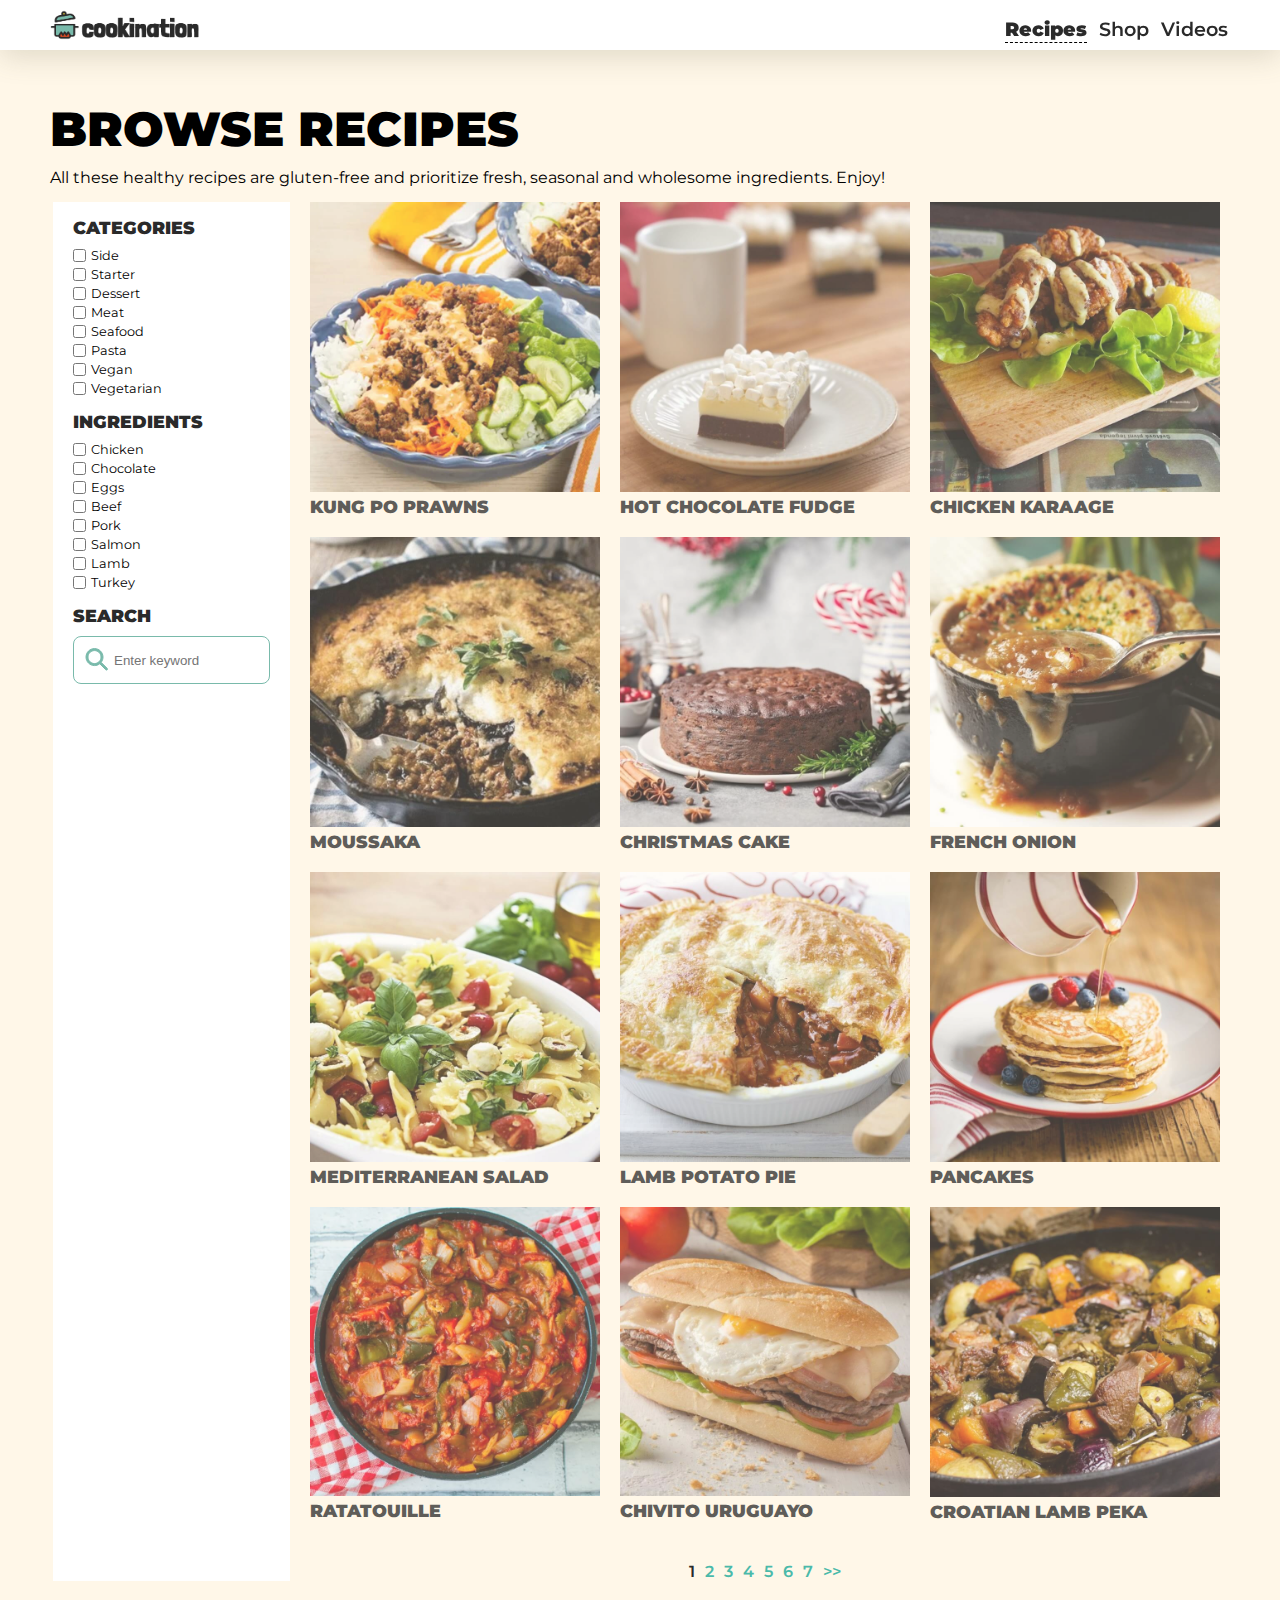
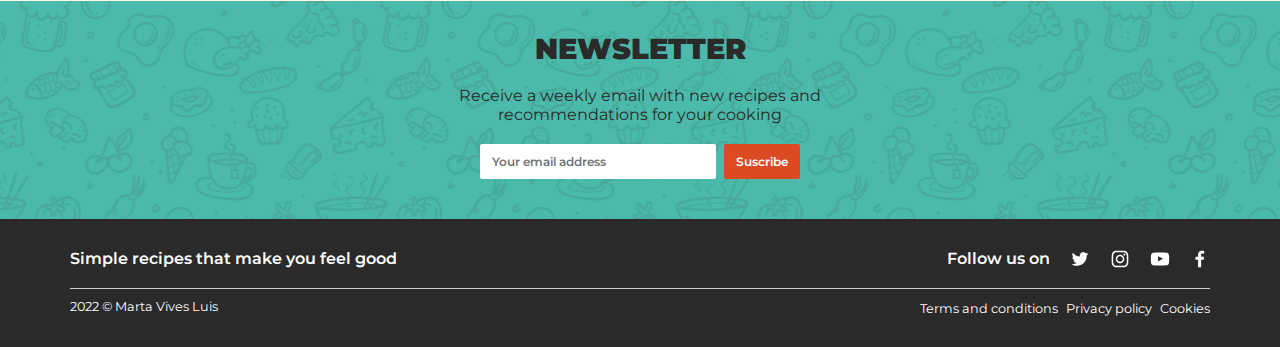
==== recipes.html @ 06e0c0ee "first version" ====
<!DOCTYPE html>
<html lang="en-US">

<head>
    <meta charset='utf-8'>
    <title>Recipes Page</title>
    <meta name='viewport' content='width=device-width, initial-scale=1'>
    <link rel='stylesheet' type='text/css' media='screen' href='styles.css'>
    <link rel="preconnect" href="https://fonts.googleapis.com">
    <link rel="preconnect" href="https://fonts.gstatic.com" crossorigin>
</head>

<body id="receipes">
    <header class="header-principal">
        <div class="container">
            <a href="index.html">
                <img src="img/logos/logo.png" class="header-logo" alt="Logo cooking">
            </a>
            <nav>
                <ul>
                    <li class="selected"><a href="recipes.html">Recipes</a></li>
                    <li><a href="shop.html">Shop</a></li>
                    <li><a href="videos.html">Videos</a></li>
                </ul>
            </nav>
        </div>
    </header>
    <section class="introduction-section">
        <header class="section-header">
            <h1>
                Browse recipes
            </h1>
            <p>
                All these healthy recipes are gluten-free and prioritize fresh, seasonal and wholesome ingredients.
                Enjoy!
            </p>
        </header>
    </section>
    <section class="main-content-container">
        <section class="filters">
            <div class="filter-option1">
                <h3>
                    categories
                </h3>
                <ul class ="filter-option1-list">
                    <li>
                        <input type="checkbox" value="Side" id="side">
                        <label for="side"> Side</label>
                    </li>
                    <li>
                        <input type="checkbox" value="Starter" id="Starter">
                        <label for="Starter"> Starter</label>
                    </li>
                    <li>
                        <input type="checkbox" value="Dessert" id="Dessert">
                        <label for="Dessert"> Dessert</label>
                    </li>
                    <li>
                        <input type="checkbox" value="Meat" id="Meat">
                        <label for="Meat"> Meat</label>
                    </li>
                    <li>
                        <input type="checkbox" value="Seafood" id="Seafood">
                        <label for="Seafood"> Seafood</label>
                    </li>
                    <li>
                        <input type="checkbox" value="Pasta" id="Pasta">
                        <label for="Pasta"> Pasta</label>
                    </li>
                    <li>
                        <input type="checkbox" value="Vegan" id="Vegan">
                        <label for="Vegan"> Vegan</label>
                    </li>
                    <li>
                        <input type="checkbox" value="Vegetarian" id="Vegetarian">
                        <label for="Vegetarian"> Vegetarian</label>
                    </li>
                </ul>
            </div>
            <div class="filter-option2">
                <h3>
                    ingredients
                </h3>
                <ul class ="filter-option1-list">
                    <li>
                        <input type="checkbox" value="Chicken" id="Chicken">
                        <label for="Chicken">Chicken</label>
                    </li>
                    <li>
                        <input type="checkbox" value="Chocolate" id="Chocolate">
                        <label for="Chocolate">Chocolate</label>
                    </li>
                    <li>
                        <input type="checkbox" value="Eggs" id="Eggs">
                        <label for="Eggs">Eggs</label>
                    </li>
                    <li>
                        <input type="checkbox" value="Beef" id="Beef">
                        <label for="Beef"> Beef</label>
                    </li>
                    <li>
                        <input type="checkbox" value="Pork" id="Pork">
                        <label for="Pork"> Pork</label>
                    </li>
                    <li>
                        <input type="checkbox" value="Salmon" id="Salmon">
                        <label for="Salmon"> Salmon</label>
                    </li>
                    <li>
                        <input type="checkbox" value="Lamb" id="Lamb">
                        <label for="Lamb">Lamb</label>
                    </li>
                    <li>
                        <input type="checkbox" value="Turkey" id="Turkey">
                        <label for="Turkey"> Turkey</label>
                    </li>
                </ul>
            </div>
            <div class="search-filter">
                <h3>
                    Search
                </h3>
                <div class="input-container">
                    <input type="search" name="search" id="search" placeholder="Enter keyword">
                    <svg class="input-icon-search" width="23" height="23" viewBox="0 0 23 23" fill="none"
                        xmlns="http://www.w3.org/2000/svg">
                        <path
                            d="M16.4288 13.9992L16.1834 14.3437L16.4825 14.6428L22.2071 20.3674C22.5976 20.7579 22.5976 21.3911 22.2071 21.7816C21.8166 22.172 21.1834 22.172 20.7929 21.7816L15.0683 16.057L14.7692 15.7579L14.4247 16.0032C13.0354 16.9927 11.3364 17.5745 9.5 17.5745C4.80558 17.5745 1 13.7689 1 9.07446C1 4.38004 4.80558 0.574463 9.5 0.574463C14.1944 0.574463 18 4.38004 18 9.07446C18 10.9108 17.4182 12.6099 16.4288 13.9992ZM9.5 2.57446C5.91015 2.57446 3 5.48461 3 9.07446C3 12.6643 5.91014 15.5745 9.5 15.5745C13.0898 15.5745 16 12.6643 16 9.07446C16 5.48461 13.0898 2.57446 9.5 2.57446Z"
                            fill="#79BAAB" stroke="#79BAAB" />
                    </svg>
                </div>
            </div>
        </section>
        <section class="articles-grid">
            <div class="container-articles-grid-photos">
                <article class="container-articles-grid-link">
                    <a href="" title="Kung Po Prawns recipe">
                        <img src="img/meals/beef-bahn.jpg" alt="Kung Po Prawns">
                        <h3>
                            Kung Po Prawns
                        </h3>
                    </a>
                </article>
                <article class="container-articles-grid-link">
                    <a href="" title="Hot Chocolate Fudge recipe">
                        <img src="img/meals/chocolate-fudge.jpg" alt="Hot Chocolate Fudge">
                        <h3>
                            Hot Chocolate Fudge
                        </h3>
                    </a>
                </article>
                <article class="container-articles-grid-link">
                    <a href="" title="Chicken Karaage recipe">
                        <img src="img/meals/chicken-karaage.jpg" alt="Chicken Karaage">
                        <h3>
                            Chicken Karaage
                        </h3>
                    </a>
                </article>
                <article class="container-articles-grid-link">
                    <a href="" title="Moussaka recipe">
                        <img src="img/meals/moussaka.jpg" alt="Moussaka">
                        <h3>
                            Moussaka
                        </h3>
                    </a>
                </article>
                <article class="container-articles-grid-link">
                    <a href="" title="Christmas cake recipe">
                        <img src="img/meals/christmas-cake.jpg" alt="Christmas cake">
                        <h3>
                            Christmas cake
                        </h3>
                    </a>
                </article>
                <article class="container-articles-grid-link">
                    <a href="" title="French onion recipe">
                        <img src="img/meals/french-onion.jpg" alt="French onion">
                        <h3>
                            French onion
                        </h3>
                    </a>
                </article>
                <article class="container-articles-grid-link">
                    <a href="" title="Mediterranean Salad recipe">
                        <img src="img/meals/mediterranean-pasta.jpg" alt="Mediterranean Salad">
                        <h3>
                            Mediterranean Salad
                        </h3>
                    </a>
                </article>
                <article class="container-articles-grid-link">
                    <a href="" title="Lamb Potato Pie recipe">
                        <img src="img/meals/lamb-potato-pie.jpg" alt="Lamb Potato Pie">
                        <h3>
                            Lamb Potato Pie
                        </h3>
                    </a>
                </article>
                <article class="container-articles-grid-link">
                    <a href="" title="Pancakes recipe">
                        <img src="img/meals/pancakes.jpg" alt="Pancakes">
                        <h3>
                            Pancakes
                        </h3>
                    </a>
                </article>
                <article class="container-articles-grid-link">
                    <a href="" title="Ratatouille recipe">
                        <img src="img/meals/ratatouille.jpg" alt="Ratatouille">
                        <h3>
                            Ratatouille
                        </h3>
                    </a>
                </article>
                <article class="container-articles-grid-link">
                    <a href="" title="Chivito Uruguayo recipe">
                        <img src="img/meals/chivito.jpg" alt="Chivito Uruguayo">
                        <h3>
                            Chivito Uruguayo
                        </h3>
                    </a>
                </article>
                <article class="container-articles-grid-link">
                    <a href="" title="Croatian Lamb Peka recipe">
                        <img src="img/meals/lamb-peka.jpg" alt="Croatian Lamb Pika">
                        <h3>
                            Croatian Lamb Peka
                        </h3>
                    </a>
                </article>
            </div>
            <nav class="pagination-nav">
                <ul>              
                <li><a class="pagination-nav-link-selected" href="">1</a></li>
                <li><a class="pagination-nav-link" href="">2</a></li>
                <li><a class="pagination-nav-link" href="">3</a></li>
                <li><a class="pagination-nav-link" href="">4</a></li>
                <li><a class="pagination-nav-link" href="">5</a></li>
                <li><a class="pagination-nav-link" href="">6</a></li>
                <li><a class="pagination-nav-link" href="">7</a></li>
                <li><a class="pagination-nav-link" href="">>></a></li>
            </ul>
            </nav>
        </section>
    </section>
    <footer>
        <div class="social-container">
            <div class="text-container">
                <h5>
                    NEWSLETTER
                </h5>
                <p>
                    Receive a weekly email with new recipes and recommendations for your cooking
                </p>
                <div class="newsletter">
                    <input type="email" placeholder="Your email address" name="email" id="email">
                    <button type="submit">Suscribe</button>
                </div>
            </div>
        </div>
        <div class="social-media">
            <div class="separator-contents">
                <div class="social-media-links">
                    <p class="bold-paragraph">
                        Simple recipes that make you feel good
                    </p>
                    <div class="social-media-links-icons">
                        <p>
                            Follow us on
                        </p>
                        <ul class="list-images">
                            <li class="twitter"><a href="#"></a></li>
                            <li class="instagram"><a href=""></a></li>
                            <li class="youtube"><a href=""></a></li>
                            <li class="facebook"><a href=""></a></li>
                        </ul>
                    </div>
                </div>
                <hr>
                <div class="social-media-resources">
                    <p class="student-data">2022 &copy; Marta Vives Luis</p>
                    <ul class="web-links-interest">
                        <li><a href="">Terms and conditions</a></li>
                        <li><a href="">Privacy policy</a></li>
                        <li><a href="">Cookies</a></li>
                    </ul>
                </div>
            </div>
        </div>
    
    </footer>
</body>

</html>
---- styles.css ----
/*Fonts*/
@font-face {
  font-family: "Montserrat-400";
  font-style: normal;
  font-weight: 400;
  font-display: swap;
  src: url(./fonts/400.woff2) format("woff2");
  unicode-range: U+0000-00FF, U+0131, U+0152-0153, U+02BB-02BC, U+02C6, U+02DA,
    U+02DC, U+2000-206F, U+2074, U+20AC, U+2122, U+2191, U+2193, U+2212, U+2215,
    U+FEFF, U+FFFD;
}
@font-face {
  font-family: "Montserrat-600";
  font-style: normal;
  font-weight: 600;
  font-display: swap;
  src: url(./fonts/600.woff2) format("woff2");
  unicode-range: U+0000-00FF, U+0131, U+0152-0153, U+02BB-02BC, U+02C6, U+02DA,
    U+02DC, U+2000-206F, U+2074, U+20AC, U+2122, U+2191, U+2193, U+2212, U+2215,
    U+FEFF, U+FFFD;
}
@font-face {
  font-family: "Montserrat-900";
  font-style: normal;
  font-weight: 900;
  font-display: swap;
  src: url(./fonts/900.woff2) format("woff2");
  unicode-range: U+0000-00FF, U+0131, U+0152-0153, U+02BB-02BC, U+02C6, U+02DA,
    U+02DC, U+2000-206F, U+2074, U+20AC, U+2122, U+2191, U+2193, U+2212, U+2215,
    U+FEFF, U+FFFD;
}
/*Main Styles*/
:root {
  --text-color: #2a2a2a;
  --dark-background: #2a2a2a;
  --text-color-dark-background: #ffffff;
  --header-background-color: #ffffff;
  --principal-color: #79baab;
  --news-letter-background: #4bbaaa;
  /*--principal-color: #309aa3;*/
  --principal-color-light: #c5e1db;
  --contrast-color: #dc4a23;
  --contrast-color-light: #eb9781;
  --body-background-color: #fff7e8;
  --principal-color-opacity: rgba(0, 143, 155, 0.4);
}
/*Restart the styles*/
* {
  margin: 0;
  padding: 0;
  list-style: none;
  box-sizing: border-box;
  text-decoration: none;
}
/*******************/
/****GENERAL ONES****/
html {
  height: 100%;
}
body {
  height: 100%;
  background-color: var(--body-background-color);
}
h1 {
  font-size: 3rem;
  text-align: center;
  text-transform: uppercase;
  font-family: Montserrat-900;
}
h2 {
  width: 100%;
  text-align: center;
  position: relative;
  font-size: 1.6rem;
  text-transform: uppercase;
  font-family: Montserrat-900;
}
h2::before {
  border-top: 2px solid var(--text-color);
  content: "";
  position: absolute;
  top: 50%;
  left: 20px;
  right: 20px;
  bottom: 0;
}
h2 span {
  padding: 0 5px;
  position: relative;
  width: 80%;
  margin: 20px auto;
}
h3 {
  font-size: 1.1em;
  font-family: Montserrat-900;
  text-transform: uppercase;
  color: var(--text-color);
}
h4 {
  font-size: 0.8em;
  font-family: Montserrat-400;
  text-transform: uppercase;
  color: var(--text-color);
}
h5 {
  color: var(--text-color);
  font-family: Montserrat-900;
  font-size: 1.8em;
}
h6 {
  font-size: 1.1em;
  font-family: Montserrat-900;
  text-transform: uppercase;
  color: var(--text-color);
}
p {
  font-family: Montserrat-400;
  font-size: 1em;
}
/********************************************************************/
/*******************************Header*******************************/
.header-principal {
  background-color: var(--header-background-color);
  top: 0;
  padding-top: 10px;
  padding-bottom: 10px;
  min-width: 220px;
  position: fixed;
  z-index: 100;
  width: 100%;
  height:80px;
}
.header-principal .container {
  display: flex;
  flex-direction: column;
  align-items: center;
}
.header-logo {
  width: 150px;
  height: auto;
}
.header-principal .container nav ul {
  display: flex;
  margin-top: 4px;
}
.header-principal .container nav ul li {
  margin-right: 12px;
}
.header-principal .container nav ul li a {
  color: var(--text-color);
  font-family: Montserrat-600;
  font-size: 1.2rem;
}
.header-principal .container nav ul li a:hover {
  color: var(--principal-color);
  border-bottom-color: var(--principal-color);
}
.header-principal .container nav ul li.selected a {
  border-bottom: 1.4px dashed black;
  padding-bottom: 1px;
  font-family: Montserrat-900;
}
.header-principal .container nav ul li.selected a:hover {
  border-bottom-color: var(--principal-color);
}
/********************************************************************/
/*********************STYLES***********************/
.search {
  min-width: 220px;
  margin-top: 80px;
}
.search .search-container {
  background-image: url("img/knife-bg.jpg");
  background-size: cover;
  background-position: center;
  background-repeat: no-repeat;
  height: 300px;
  display: flex;
  flex-direction: column;
  align-items: center;
  justify-content: center;
  box-shadow: rgb(0 0 0 / 30%) 0px 8px 8px 0px inset;
}
.search .search-container h1 {
  text-align: center;
  text-transform: none;
  margin-bottom: 14px;
  width: 75%;
}
.input-container {
  width: 75%;
  position: relative;
  z-index: 10;
}
.input-container input {
  height: 48px;
  width: 100%;
  border-radius: 8px;
  padding-left: 40px;
  border: 1px solid var(--principal-color);
}
.input-container .input-icon-search {
  position: absolute;
  left: 12px;
  top: 12px;
}
.main-content-container .filters {
  display: none; /*no aparezca/ocupe espacio*/
  padding-top: 15px;
}
.main-content-container .filters .search-filter , .main-content-container .filters .filter-option1, .main-content-container .filters .filter-option2{
    margin-left:20px;
    margin-right:20px;
    margin-bottom: 15px;

  }
.main-content-container .filters .search-filter h3, .main-content-container .filters .filter-option1 h3, .main-content-container .filters .search-filter h3, .main-content-container .filters .filter-option2 h3{
    margin-bottom: 10px
  }
.main-content-container .filters .input-container {
    width: 100%;
  }
.main-content-container .filters .filter-option1 .filter-option1-list li, .main-content-container .filters .filter-option2 .filter-option1-list li{
    margin-bottom: 4px;
    display: flex;
    align-items: center;
    gap: 5px;
    font-family: Montserrat-400;
    font-size: 0.8em;
    align-items: center;
}
#index .articles-grid .container-articles-grid-photos{
  margin-bottom:20px;
  margin-top:20px;
}
#index .articles-grid{
  margin-top:20px;
}
.articles-grid .container-articles-grid {
  width: 100%;
}
.articles-grid .container-articles-grid h2 span {
  background-color: var(--body-background-color);
}
.articles-grid .container-articles-grid-photos {
  display: grid;
  grid-template-columns: repeat(auto-fill, minmax(174px, 1fr));
  grid-auto-rows: minmax(100px, auto);
  padding-left: 20px;
  padding-right: 20px;
  padding-bottom: 20px;
  gap: 20px;
}
.articles-grid .container-articles-grid-photos img {
  max-width: 100%;
  height: auto;
}
.articles-grid .container-articles-grid-photos .container-articles-grid-link {
  opacity: 0.75;
  transition: all 0.25s;
}
.articles-grid .container-articles-grid-photos .container-articles-grid-link:hover {
  transform: scale(1.075);
  opacity: 1;
}
.pagination-nav ul{
  margin-top: 20px;
  padding: 0 20px;
  display: flex;
  justify-content: center;
  gap: 10px;
}
.pagination-nav-link{
  font-family: Montserrat-600;
  color: var(--news-letter-background);
}
.pagination-nav-link-selected{
  font-family: Montserrat-600;
  color:var(--text-color);
}
.shop-information {
  background-image: url("img/shop-bg.jpg");
  background-size: cover;
  background-position: start;
  background-repeat: no-repeat;
  height: 460px;
  display: flex;
  align-items: center;
  justify-content: center;
  min-width: 220px;
  margin-left:20px;
  margin-right:20px;
}
.shop-information .card-shop {
  background-color: white;
  display: flex;
  flex-direction: column;
  justify-content: center;
  align-items: center;
  width: 90%;
  padding: 45px 55px;
  box-shadow: rgba(100, 100, 111, 0.2) 0px 7px 29px 0px;
  gap:16px;
}
.shop-information .card-shop p {
  font-family: Montserrat-400;
  text-align: center;
  margin-bottom: 0px;
  margin-top: 0px;
  font-size: 1.1em;
}
.shop-information .card-shop a {
  color: var(--contrast-color);
  font-family: Montserrat-600;
  text-align: center;
  display: block;
}
.shop-information .card-shop span {
  background-color: var(--header-background-color);
}
.shop-information .card-shop h2::before {
  left: 15%;
  right: 15%;

}
.Mini-chicken {
  margin: 20px;
  margin-bottom: 0;
  background-color: var(--body-background-color);
}
.Mini-chicken .intro {
  color: var(--text-color);
  font-family: Montserrat-400;
  font-size: 1.1em;
}
.Mini-chicken .article-image {
  width: 100%;
  height: auto;
}
.Mini-chicken p > button {
  color: var(--principal-color);
  padding: 10px 14px;
  border: 1px solid var(--principal-color);
  border-radius: 3px;
  background-color: var(--header-background-color);
  font-family: Montserrat-400;
  margin-top: 20px;
  margin-bottom: 20px;
}
/**********************************footer**********************************/
footer {
  min-width: 220px;
  display: flex;
  flex-direction: column;
  color: white;
}

footer ul li a {
  color: white;
}
footer .social-container {
  position: relative;
  margin-top: 20px;
  background: var(--news-letter-background);
  display: flex;
  flex-direction: column;
  align-items: center;
  justify-content: center;
}
footer .social-container .text-container {
  display: flex;
  flex-direction: column;
  align-items: center;
  justify-content: center;
  width: 60%;
  gap: 20px;
  margin: 30px auto 40px auto;
  text-align: center;
  z-index: 50;
  color:var(--text-color);
}
footer .social-container::before {
  content: "";
  display: block;
  position: absolute;
  left: 0;
  top: 0;
  z-index: 1;
  opacity: 0.1;
  background-image: url("img/doodle.png");
  background-size: initial;
  background-position: bottom;
  background-repeat: repeat;
  width: 100%;
  height: 100%;
}
footer .social-container .text-container p {
  padding: 0 1px;
}
footer .social-container .text-container .newsletter {
  display: flex;
  gap: 8px;
  width: 80%;
}
footer .social-container .text-container .newsletter input {
  width: 80%;
  padding: 10px 12px;
  font-family: Montserrat-600;
  font-size: 0.75em;
  padding-right: 10px;
  border: 0;
  border-radius: 2px;
}
footer .social-container .text-container .newsletter button {
  width: fit-content;
  padding: 10px 12px;
  background-color: var(--contrast-color);
  border-radius: 2px;
  border: 0.5px;
  color: white;
  font-family: Montserrat-600;
  font-size: 0.75em;
  transition: background-color 500ms;
}
footer .social-container .text-container .newsletter button:hover{
  background-color: #ef7655;
  transition: background-color 500ms;
  cursor: pointer;
  box-shadow: rgba(100, 100, 70, 0.8) 0px 4px 10px 0px;;
}
footer .social-media {
  background-color: var(--dark-background);
  color: white;
}
footer .social-media .separator-contents {
  width: 100%;
  padding: 30px;
  display: flex;
  flex-direction: column;
  align-items: center;
  justify-content: center;
}
footer .social-media .separator-contents .social-media-resources{
    display: flex;
    flex-direction: column;
    align-items: center;
    justify-content: center;
}
footer .social-media .separator-contents .social-media-resources .student-data{
  font-family: Montserrat-400;
  font-size: 0.8em;
}
footer .social-media .separator-contents .social-media-links .social-media-links-icons{
    display: flex;
    flex-direction: column;
    align-items: center;
    justify-content: center;
    gap: 10px;
}
footer .social-media .separator-contents .social-media-links .social-media-links-icons p{
  font-family: Montserrat-400;
}
footer .social-media .separator-contents hr {
  width: 100%;
  height: 1px;
  border: 0;
  border-top: 1px solid #ccc;
  margin-bottom: 10px;
}
footer .social-media .separator-contents .bold-paragraph {
  margin-bottom: 20px;
  font-family: Montserrat-600;
  text-align: center;
}
footer .social-media .separator-contents .list-images {
  display: flex;
  margin-bottom: 10px;
}
footer .social-media .separator-contents .list-images li {
  width: 20px;
  height: 20px;
}
footer .social-media .separator-contents .list-images li:not(.facebook) {
    margin-right: 20px;
}
footer .social-media .separator-contents .list-images li a::before {
  content: "";
  width: 20px;
  height: 20px;
  background-size: 100% 100%;
  background-repeat: no-repeat;
  background-position: 50% 50%;
  position: absolute;
}
.list-images > li.facebook a::before {
  background-image: url("../img/icons/facebook.svg");
}
.list-images > li.facebook a:hover {
  
  filter: invert(32%) sepia(20%) saturate(1529%) hue-rotate(182deg) brightness(97%) contrast(93%);
}

.list-images > li.instagram a::before {
  background-image: url("../img/icons/instagram.svg");
}
.list-images > li.instagram a:hover{
  filter: brightness(50%) invert(100%) sepia(25%) saturate(5836%) hue-rotate(311deg) brightness(107%) contrast(103%);
}
.list-images > li.twitter a::before {
  background-image: url("../img/icons/twitter.svg");
}
.list-images > li.twitter a:hover{
  filter: invert(47%) sepia(87%) saturate(1833%) hue-rotate(163deg) brightness(97%) contrast(104%);
}
.list-images > li.youtube a::before {
  background-image: url("../img/icons/youtube.svg");
}
.list-images > li.youtube a:hover {
  background-image: url("../img/icons/youtube.svg");
  filter: invert(40%) sepia(99%) saturate(5548%) hue-rotate(349deg) brightness(98%) contrast(103%);
}
footer .social-media .separator-contents .web-links-interest {
  margin-top: 20px;
    display: flex;
    justify-content: center;
    align-items: center;
    flex-direction: row;
    flex-wrap: wrap;
    gap: 8px;
}
footer .social-media .separator-contents .web-links-interest li a{
  font-family: Montserrat-400;
  font-size: 0.8em;
  transition: color 500ms;
  
}
footer .social-media .separator-contents .web-links-interest li a:hover{
  color:var(--principal-color);
  transition: color 500ms;
  transform:scale(1.075);
}
/**videos,recipes & shop**/
.introduction-section {
    margin-top: 100px;
    margin-bottom: 15px;
  }
.introduction-section .section-header {
    display: flex;
    gap: 10px;
    flex-direction: column;
    justify-content: center;
    align-items: center;
    padding: 10px 30px;
  }
.introduction-section .section-header p {
    text-align: center;
  } 
.introduction-section .videos-list-cards {
    padding: 10px;
    padding-right: 14px;
    display: grid;
    gap: 20px;
    display: grid;
    grid-template-columns: 1fr;
    max-width: 1200px;
    margin: auto;
  }
.introduction-section .videos-list-cards .video-card {
    background-color: var(--header-background-color);
  }
.introduction-section .videos-list-cards .video-card .video-player {
    width: 100%;
    height: 315px;
  }
.introduction-section .videos-list-cards .video-card .video-description {
    display: flex;
    gap: 10px;
    flex-direction: column;
    /* justify-content: center; */
    /* align-items:; */
    padding: 10px 10px;
  }
  /**************************/
/*Tamaño pantalla ordenador*/
@media screen and (min-width: 601px) {
  .header-principal {
    box-shadow: rgba(100, 100, 70, 0.2) 0px 7px 29px 0px;
    height:50px;
  }
  .search {
    margin-top: 50px;
  }
  .input-container {
    width: 25%;
    position: relative;
    z-index: 10;
  }
  .header-principal .container {
    display: flex;
    align-items: center;
    flex-direction: row;
    justify-content: space-between;
    max-width: 1200px;
    margin: 0 auto;
    padding-left: 10px;
  }
  .introduction-section .section-header {
    align-items: start;
    max-width: 1200px;
    margin: 0 auto;
    padding: 0px;
  }
  .introduction-section .section-header p {
    margin-right: 14px;
  }
  .main-content-container .filters {
    display: block; /*no aparezca/ocupe espacio*/
    background-color: white;
    margin-left: 13px;
    width: 25%;
  }
  footer .social-media .separator-contents .social-media-links .social-media-links-icons p{
    font-family: Montserrat-600;
  }
  .main-content-container {
    display: flex;
    flex-direction: row;
    max-width: 1200px;
    margin: 0 auto;
  }
  .home-container {
    max-width: 1200px;
    margin:0 auto;
  }
  .articles-grid {
    width: 100%;
  }
  .articles-grid .container-articles-grid-photos {
    display: grid;
    grid-template-columns: repeat(2, minmax(174px, 1fr));
    grid-auto-rows: minmax(100px, auto);
    padding-left: 20px;
    padding-right: 20px;
    padding-bottom: 20px;
    gap: 20px;
  }
  #index .articles-grid .container-articles-grid-photos {
    display: grid;
    grid-template-columns: repeat(4, minmax(80px, 1fr));
    grid-auto-rows: minmax(80px, auto);
    padding-left: 20px;
    padding-right: 20px;
    padding-bottom: 20px;
    gap: 20px;
  }
  .shop-information .card-shop {
    background-color: white;
    display: flex;
    flex-direction: column;
    justify-content: center;
    align-items: center;
    width: 65%;
    padding: 55px 60px;
    box-shadow: rgba(100, 100, 111, 0.2) 0px 7px 29px 0px;
    gap:16px;
  }
  .shop-information .card-shop h2::before {
    left: 10%;
    right: 10%;
  }
  .introduction-section .videos-list-cards {
    grid-template-columns: repeat(2, 1fr);
  }
  .social-container .text-container {
    max-width: 20%;
    min-width: 400px;
  }
  .social-media-links {
    width: 100%;
    align-items: center;
  }
  .social-media .separator-contents {
    max-width: 1200px;
    margin: 0 auto;
    padding: 0;
  }
  .social-media-links {
    display: flex;
    flex-direction: row;
    align-items: normal;
    justify-content: space-between;
  }
  footer .social-media .separator-contents .web-links-interest {
      margin-top:0;
  }
  footer .social-media .separator-contents .social-media-resources{
    display: flex;
    flex-direction: row;
    align-items: normal;
    justify-content: space-between;
    width:100%
  }
  .separator-contents .bold-paragraph {
    margin-bottom: 0px;
  }
  footer .social-media .separator-contents .social-media-links .social-media-links-icons {
    display: flex;
    flex-direction: row;
    align-items: normal;
    gap: 20px;
  }
  .introduction-section .section-header p {
    text-align: left;
}
.introduction-section{
    margin-left:20px;
}
.Mini-chicken{
    display: flex;
    align-items: left;
    flex-direction: row;
    gap:20px;
}
.Mini-chicken .article-image{
    width:50%;
}
.mini-chicken-article-info{
    display: flex;
    align-items: left;
    flex-direction: column;
    width:50%;
}
}
@media screen and (min-width: 801px) {
  .articles-grid .container-articles-grid-photos {
    display: grid;
    grid-template-columns: repeat(3, minmax(174px, 1fr));
    grid-auto-rows: minmax(100px, auto);
    padding-left: 20px;
    padding-right: 20px;
    padding-bottom: 20px;
    gap: 20px;
  }
}
@media screen and (max-width: 360px) {
  .shop-information .card-shop {
    padding: 6px 6px;
    box-shadow: rgba(100, 100, 111, 0.2) 0px 7px 29px 0px;
  }
  footer .social-container .text-container .newsletter{
    display: flex;
    align-items: center;
    flex-direction: column;
    width: 100%;
  }
  footer .social-container .text-container .newsletter button{
    
    width: 80%;
  }
}
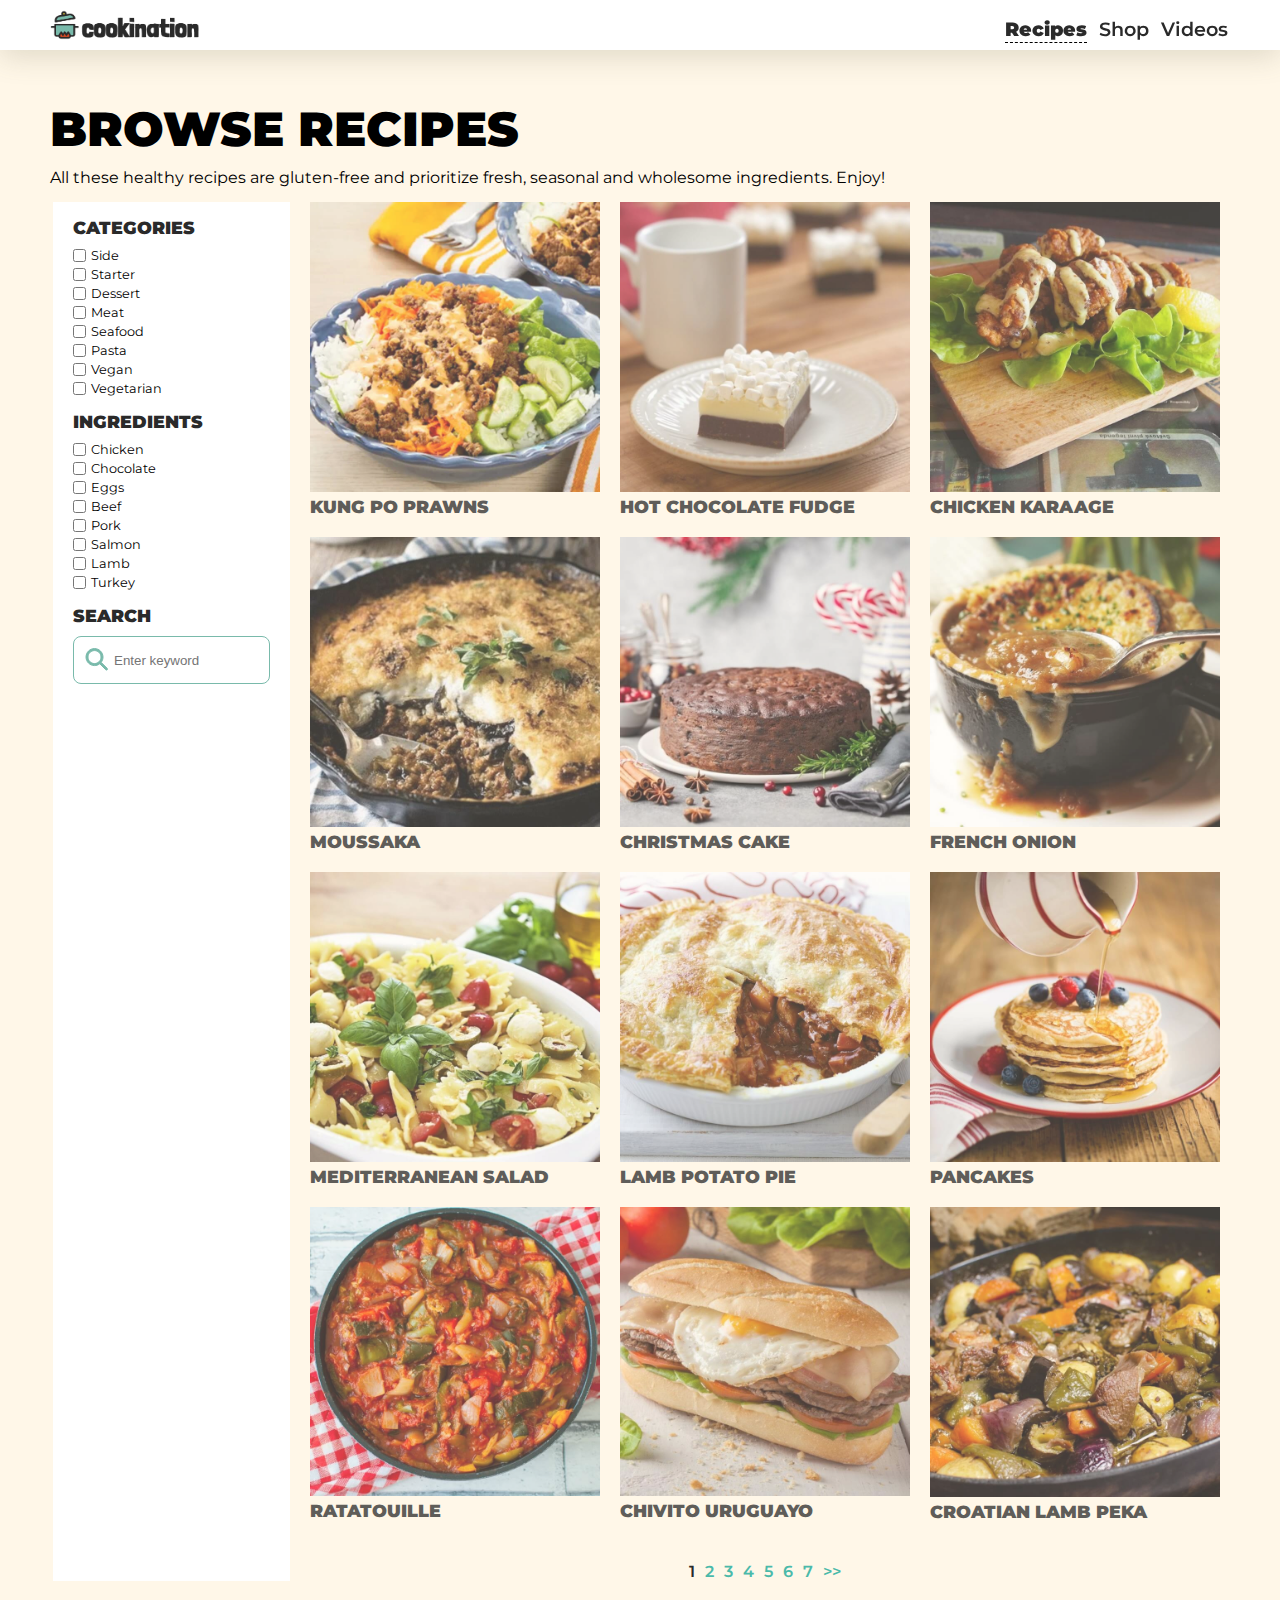
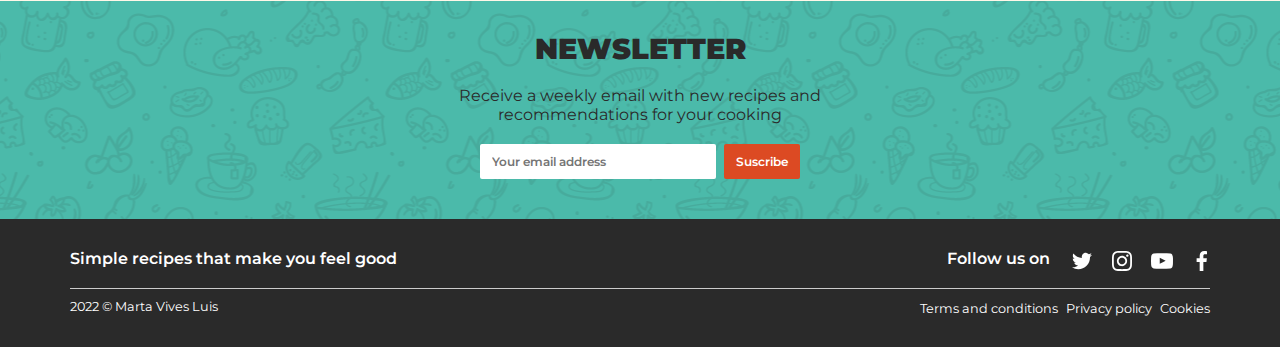
==== commit e4ebf995: "svg problem" ====
--- a/recipes.html
+++ b/recipes.html
@@ -270,10 +270,10 @@
                             Follow us on
                         </p>
                         <ul class="list-images">
-                            <li class="twitter"><a href="#"></a></li>
-                            <li class="instagram"><a href=""></a></li>
-                            <li class="youtube"><a href=""></a></li>
-                            <li class="facebook"><a href=""></a></li>
+                            <li class="twitter"><a href="#"><img src="img/icons/twitter.svg" /></a></li>
+                            <li class="instagram"><a href=""><img src="img/icons/instagram.svg" /></a></li>
+                            <li class="youtube"><a href=""><img src="img/icons/youtube.svg" /></a></li>
+                            <li class="facebook"><a href=""><img src="img/icons/facebook.svg" /></a></li>
                         </ul>
                     </div>
                 </div>
--- a/styles.css
+++ b/styles.css
@@ -492,33 +492,23 @@
   background-position: 50% 50%;
   position: absolute;
 }
-.list-images > li.facebook a::before {
-  background-image: url("../img/icons/facebook.svg");
-}
+
 .list-images > li.facebook a:hover {
-  
   filter: invert(32%) sepia(20%) saturate(1529%) hue-rotate(182deg) brightness(97%) contrast(93%);
 }
 
-.list-images > li.instagram a::before {
-  background-image: url("../img/icons/instagram.svg");
-}
 .list-images > li.instagram a:hover{
   filter: brightness(50%) invert(100%) sepia(25%) saturate(5836%) hue-rotate(311deg) brightness(107%) contrast(103%);
 }
-.list-images > li.twitter a::before {
-  background-image: url("../img/icons/twitter.svg");
-}
+
 .list-images > li.twitter a:hover{
   filter: invert(47%) sepia(87%) saturate(1833%) hue-rotate(163deg) brightness(97%) contrast(104%);
 }
-.list-images > li.youtube a::before {
-  background-image: url("../img/icons/youtube.svg");
-}
+
 .list-images > li.youtube a:hover {
-  background-image: url("../img/icons/youtube.svg");
   filter: invert(40%) sepia(99%) saturate(5548%) hue-rotate(349deg) brightness(98%) contrast(103%);
 }
+
 footer .social-media .separator-contents .web-links-interest {
   margin-top: 20px;
     display: flex;
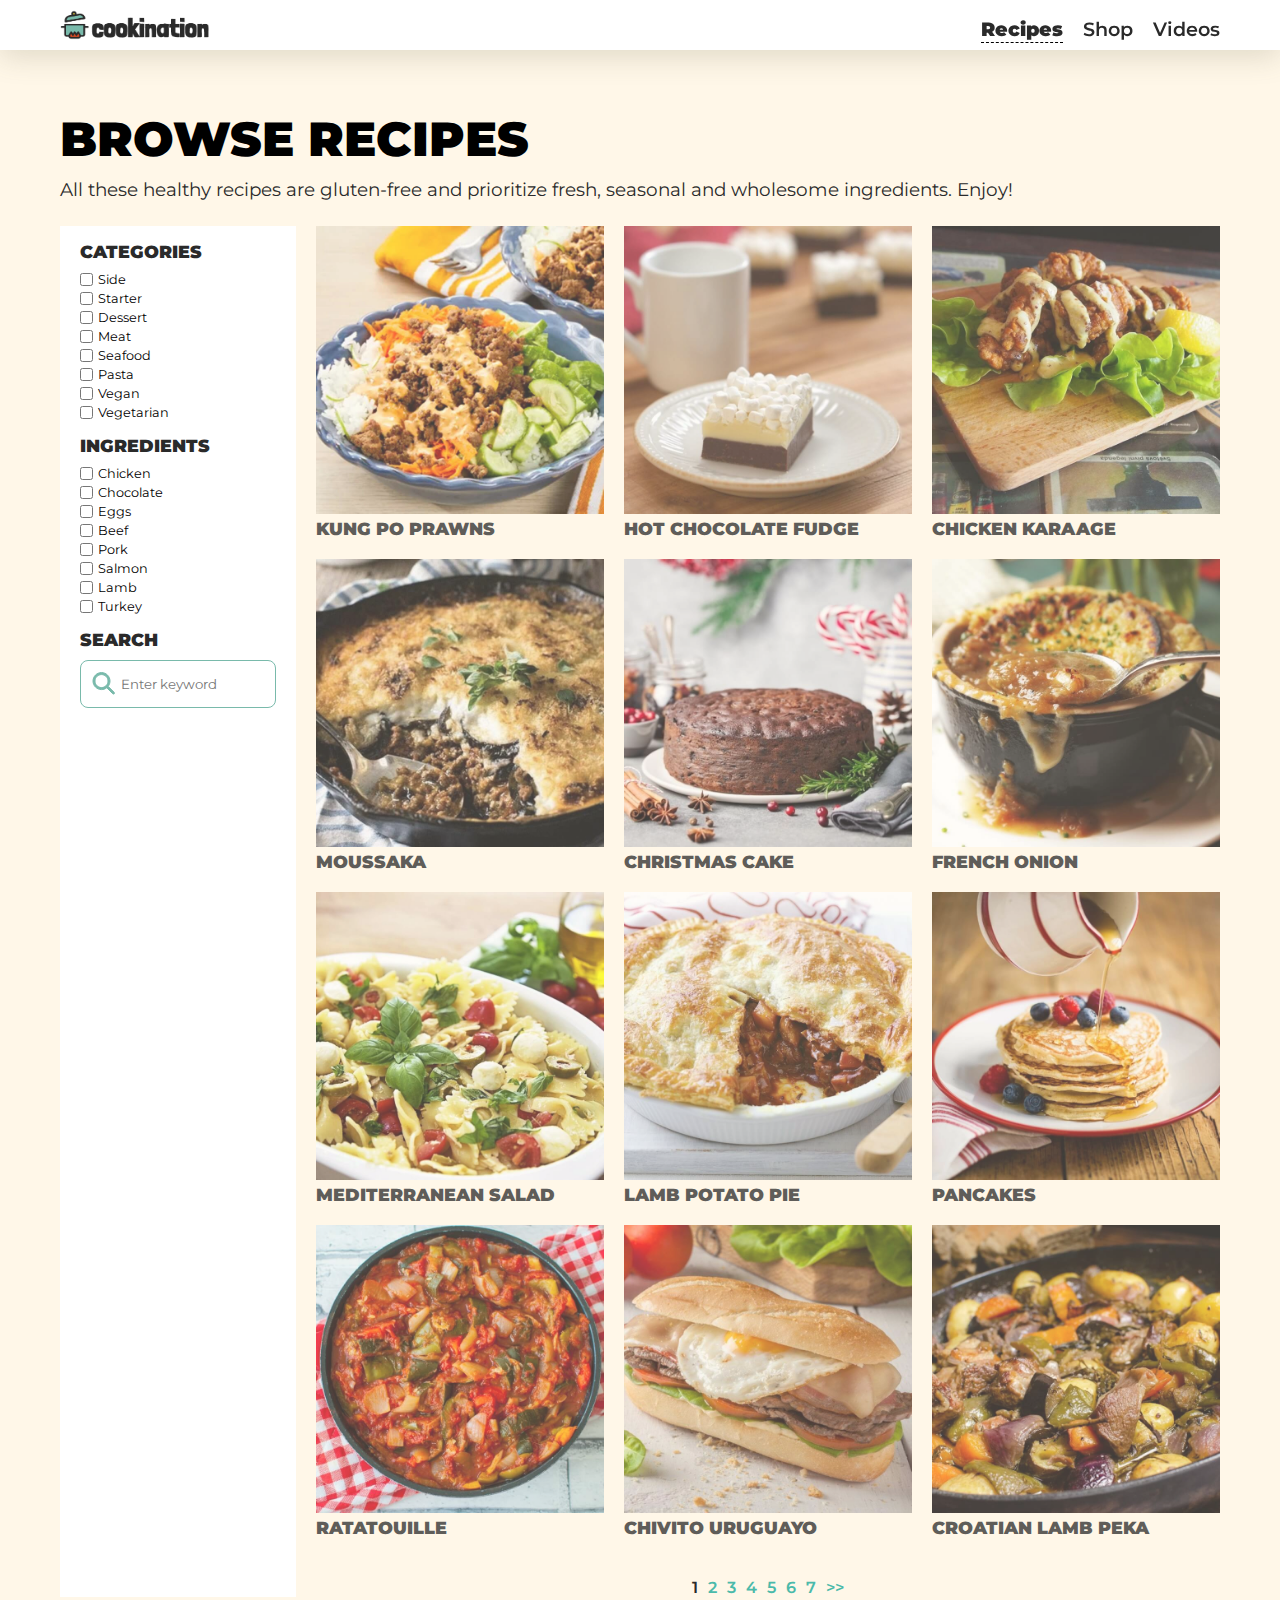
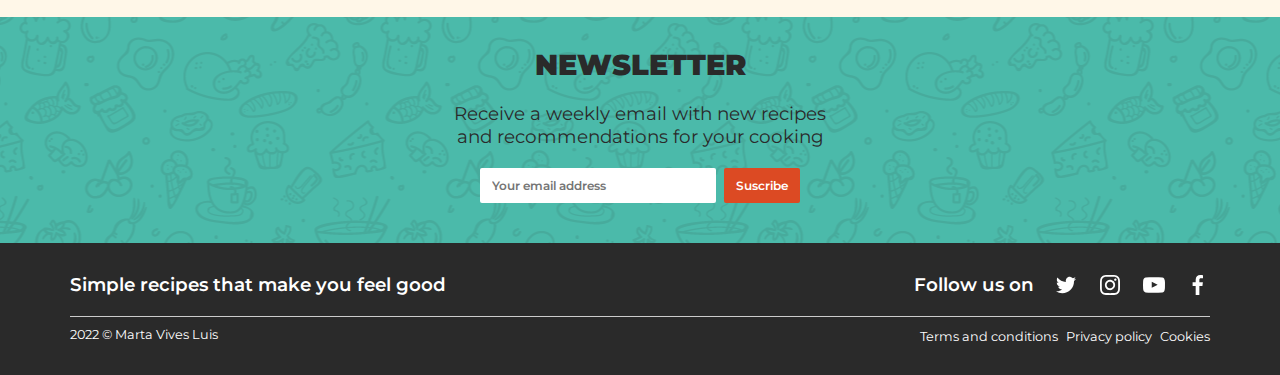
==== commit 4de9bbad: "modified some properties" ====
--- a/recipes.html
+++ b/recipes.html
@@ -14,7 +14,8 @@
     <header class="header-principal">
         <div class="container">
             <a href="index.html">
-                <img src="img/logos/logo.png" class="header-logo" alt="Logo cooking">
+                <img src="img/logos/logo.png" class="header-logo" width="150"
+                height="auto" alt="Logo cooking">
             </a>
             <nav>
                 <ul>
--- a/styles.css
+++ b/styles.css
@@ -106,7 +106,9 @@
   color: var(--text-color);
   font-family: Montserrat-900;
   font-size: 1.8em;
-}
+  margin-bottom:5px;
+}
+
 h6 {
   font-size: 1.1em;
   font-family: Montserrat-900;
@@ -115,7 +117,11 @@
 }
 p {
   font-family: Montserrat-400;
-  font-size: 1em;
+  font-size: 1.15em;
+  color:var(--text-color);
+}
+footer p{
+  color:white;
 }
 /********************************************************************/
 /*******************************Header*******************************/
@@ -135,16 +141,12 @@
   flex-direction: column;
   align-items: center;
 }
-.header-logo {
-  width: 150px;
-  height: auto;
-}
 .header-principal .container nav ul {
   display: flex;
   margin-top: 4px;
 }
 .header-principal .container nav ul li {
-  margin-right: 12px;
+  margin-right: 20px;
 }
 .header-principal .container nav ul li a {
   color: var(--text-color);
@@ -172,9 +174,9 @@
 .search .search-container {
   background-image: url("img/knife-bg.jpg");
   background-size: cover;
-  background-position: center;
+  background-position: top;
   background-repeat: no-repeat;
-  height: 300px;
+  height: 370px;
   display: flex;
   flex-direction: column;
   align-items: center;
@@ -198,6 +200,7 @@
   border-radius: 8px;
   padding-left: 40px;
   border: 1px solid var(--principal-color);
+  font-family: 'Montserrat-400';
 }
 .input-container .input-icon-search {
   position: absolute;
@@ -378,6 +381,9 @@
   text-align: center;
   z-index: 50;
   color:var(--text-color);
+}
+footer .social-container .text-container > h5{
+  margin-bottom: 0px
 }
 footer .social-container::before {
   content: "";
@@ -396,6 +402,7 @@
 }
 footer .social-container .text-container p {
   padding: 0 1px;
+  color: var(--text-color)
 }
 footer .social-container .text-container .newsletter {
   display: flex;
@@ -476,10 +483,6 @@
   display: flex;
   margin-bottom: 10px;
 }
-footer .social-media .separator-contents .list-images li {
-  width: 20px;
-  height: 20px;
-}
 footer .social-media .separator-contents .list-images li:not(.facebook) {
     margin-right: 20px;
 }
@@ -533,6 +536,7 @@
 .introduction-section {
     margin-top: 100px;
     margin-bottom: 15px;
+    
   }
 .introduction-section .section-header {
     display: flex;
@@ -541,13 +545,13 @@
     justify-content: center;
     align-items: center;
     padding: 10px 30px;
+    padding-left:20px;
   }
 .introduction-section .section-header p {
     text-align: center;
   } 
 .introduction-section .videos-list-cards {
-    padding: 10px;
-    padding-right: 14px;
+    padding: 10px 20px;
     display: grid;
     gap: 20px;
     display: grid;
@@ -586,19 +590,17 @@
     z-index: 10;
   }
   .header-principal .container {
-    display: flex;
-    align-items: center;
     flex-direction: row;
     justify-content: space-between;
     max-width: 1200px;
     margin: 0 auto;
-    padding-left: 10px;
+    padding-left: 20px;
   }
   .introduction-section .section-header {
     align-items: start;
     max-width: 1200px;
     margin: 0 auto;
-    padding: 0px;
+    
   }
   .introduction-section .section-header p {
     margin-right: 14px;
@@ -606,7 +608,6 @@
   .main-content-container .filters {
     display: block; /*no aparezca/ocupe espacio*/
     background-color: white;
-    margin-left: 13px;
     width: 25%;
   }
   footer .social-media .separator-contents .social-media-links .social-media-links-icons p{
@@ -617,6 +618,7 @@
     flex-direction: row;
     max-width: 1200px;
     margin: 0 auto;
+    padding-left:20px;
   }
   .home-container {
     max-width: 1200px;
@@ -655,8 +657,8 @@
     gap:16px;
   }
   .shop-information .card-shop h2::before {
-    left: 10%;
-    right: 10%;
+    left: 22%;
+    right: 22%;
   }
   .introduction-section .videos-list-cards {
     grid-template-columns: repeat(2, 1fr);
@@ -702,9 +704,7 @@
   .introduction-section .section-header p {
     text-align: left;
 }
-.introduction-section{
-    margin-left:20px;
-}
+
 .Mini-chicken{
     display: flex;
     align-items: left;
@@ -719,6 +719,7 @@
     align-items: left;
     flex-direction: column;
     width:50%;
+    padding-top:20px;
 }
 }
 @media screen and (min-width: 801px) {
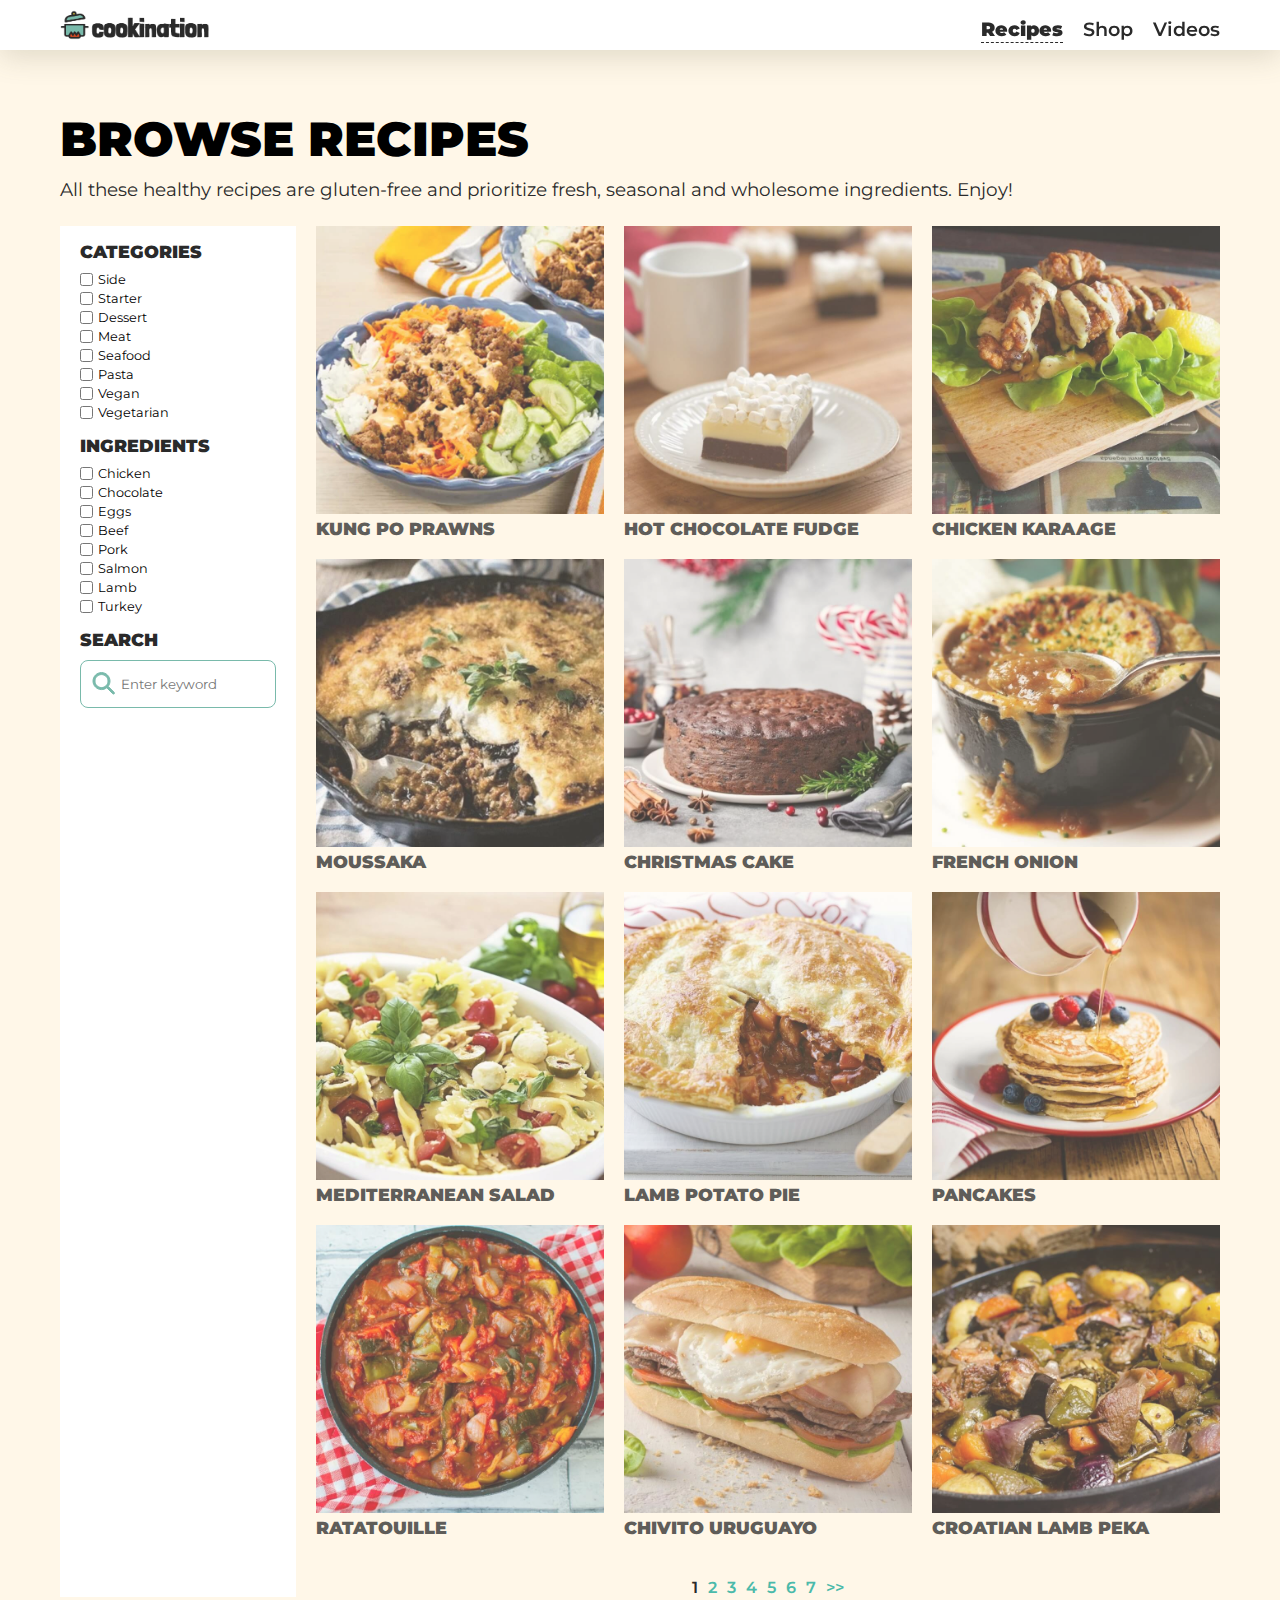
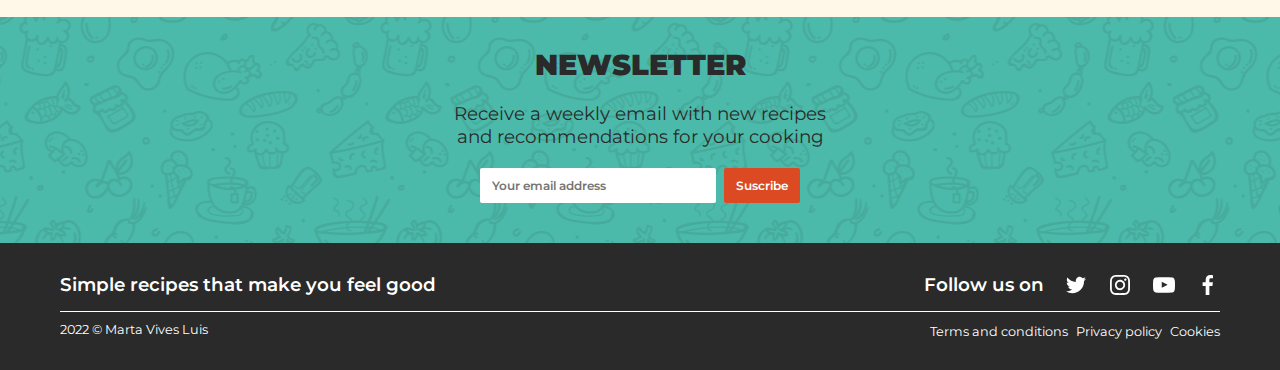
==== commit 50ef39db: "ordered some attributes" ====
--- a/recipes.html
+++ b/recipes.html
@@ -2,12 +2,11 @@
 <html lang="en-US">
 
 <head>
-    <meta charset='utf-8'>
-    <title>Recipes Page</title>
-    <meta name='viewport' content='width=device-width, initial-scale=1'>
-    <link rel='stylesheet' type='text/css' media='screen' href='styles.css'>
-    <link rel="preconnect" href="https://fonts.googleapis.com">
-    <link rel="preconnect" href="https://fonts.gstatic.com" crossorigin>
+    <meta charset="utf-8">
+    <meta name="viewport" content="width=device-width, initial-scale=1.0">
+    <title>Recipes | COOKINATION</title>   
+    <meta name="description" content="You dont know what to cook? Let me show you the best recipes!">
+    <link rel="stylesheet" href="css/styles.css">
 </head>
 
 <body id="receipes">
@@ -254,10 +253,10 @@
                 <p>
                     Receive a weekly email with new recipes and recommendations for your cooking
                 </p>
-                <div class="newsletter">
-                    <input type="email" placeholder="Your email address" name="email" id="email">
+                <form class="newsletter">
+                    <input type="text" name="email" id="email" required placeholder="Your email address" pattern="[a-z0-9._%+-]+@[a-z0-9.-]+\.[a-z]{2,4}$">
                     <button type="submit">Suscribe</button>
-                </div>
+                </form>
             </div>
         </div>
         <div class="social-media">
@@ -271,7 +270,7 @@
                             Follow us on
                         </p>
                         <ul class="list-images">
-                            <li class="twitter"><a href="#"><img src="img/icons/twitter.svg" /></a></li>
+                            <li class="twitter"><a href=""><img src="img/icons/twitter.svg" /></a></li>
                             <li class="instagram"><a href=""><img src="img/icons/instagram.svg" /></a></li>
                             <li class="youtube"><a href=""><img src="img/icons/youtube.svg" /></a></li>
                             <li class="facebook"><a href=""><img src="img/icons/facebook.svg" /></a></li>
--- a/css/styles.css
+++ b/css/styles.css
@@ -0,0 +1,748 @@
+/*Fonts*/
+@font-face {
+  font-family: "Montserrat-400";
+  font-style: normal;
+  font-weight: 400;
+  font-display: swap;
+  src: url(../fonts/400.woff2) format("woff2");
+  unicode-range: U+0000-00FF, U+0131, U+0152-0153, U+02BB-02BC, U+02C6, U+02DA,
+    U+02DC, U+2000-206F, U+2074, U+20AC, U+2122, U+2191, U+2193, U+2212, U+2215,
+    U+FEFF, U+FFFD;
+}
+@font-face {
+  font-family: "Montserrat-600";
+  font-style: normal;
+  font-weight: 600;
+  font-display: swap;
+  src: url(../fonts/600.woff2) format("woff2");
+  unicode-range: U+0000-00FF, U+0131, U+0152-0153, U+02BB-02BC, U+02C6, U+02DA,
+    U+02DC, U+2000-206F, U+2074, U+20AC, U+2122, U+2191, U+2193, U+2212, U+2215,
+    U+FEFF, U+FFFD;
+}
+@font-face {
+  font-family: "Montserrat-900";
+  font-style: normal;
+  font-weight: 900;
+  font-display: swap;
+  src: url(../fonts/900.woff2) format("woff2");
+  unicode-range: U+0000-00FF, U+0131, U+0152-0153, U+02BB-02BC, U+02C6, U+02DA,
+    U+02DC, U+2000-206F, U+2074, U+20AC, U+2122, U+2191, U+2193, U+2212, U+2215,
+    U+FEFF, U+FFFD;
+}
+/*Main Styles*/
+:root {
+  --text-color: #2a2a2a;
+  --dark-background: #2a2a2a;
+  --text-color-dark-background: #ffffff;
+  --header-background-color: #ffffff;
+  --principal-color: #79baab;
+  --news-letter-background: #4bbaaa;
+  --principal-color-light: #c5e1db;
+  --contrast-color: #dc4a23;
+  --contrast-color-light: #eb9781;
+  --body-background-color: #fff7e8;
+  --principal-color-opacity: rgba(0, 143, 155, 0.4);
+}
+/*Restart the styles*/
+* {
+  margin: 0;
+  padding: 0;
+  list-style: none;
+  box-sizing: border-box;
+  text-decoration: none;
+}
+/*******************/
+/****GENERAL ONES****/
+html {
+  height: 100%;
+}
+body {
+  height: 100%;
+  background-color: var(--body-background-color);
+}
+h1 {
+  font-size: 3rem;
+  text-align: center;
+  text-transform: uppercase;
+  font-family: Montserrat-900;
+}
+h2 {
+  width: 100%;
+  text-align: center;
+  position: relative;
+  font-size: 1.6rem;
+  text-transform: uppercase;
+  font-family: Montserrat-900;
+}
+h2::before {
+  border-top: 2px solid var(--text-color);
+  content: "";
+  position: absolute;
+  top: 50%;
+  left: 20px;
+  right: 20px;
+  bottom: 0;
+}
+h2 span {
+  padding: 0 5px;
+  position: relative;
+  width: 80%;
+  margin: 20px auto;
+}
+h3 {
+  font-size: 1.1em;
+  font-family: Montserrat-900;
+  text-transform: uppercase;
+  color: var(--text-color);
+}
+h4 {
+  font-size: 0.8em;
+  font-family: Montserrat-400;
+  text-transform: uppercase;
+  color: var(--text-color);
+}
+h5 {
+  color: var(--text-color);
+  font-family: Montserrat-900;
+  font-size: 1.8em;
+  margin-bottom:5px;
+}
+h6 {
+  font-size: 1.1em;
+  font-family: Montserrat-900;
+  text-transform: uppercase;
+  color: var(--text-color);
+}
+p {
+  font-family: Montserrat-400;
+  font-size: 1.15em;
+  color:var(--text-color);
+}
+footer p{
+  color:white;
+}
+/********************************************************************/
+/*******************************Header*******************************/
+.header-principal {
+  background-color: var(--header-background-color);
+  top: 0;
+  padding-top: 10px;
+  padding-bottom: 10px;
+  min-width: 220px;
+  position: fixed;
+  z-index: 100;
+  width: 100%;
+  height:80px;
+}
+.header-principal .container {
+  display: flex;
+  flex-direction: column;
+  align-items: center;
+}
+.header-principal .container nav ul {
+  display: flex;
+  margin-top: 4px;
+}
+.header-principal .container nav ul li {
+  margin-right: 20px;
+}
+.header-principal .container nav ul li a {
+  color: var(--text-color);
+  font-family: Montserrat-600;
+  font-size: 1.2rem;
+}
+.header-principal .container nav ul li a:hover {
+  color: var(--principal-color);
+  border-bottom-color: var(--principal-color);
+}
+.header-principal .container nav ul li.selected a {
+  border-bottom: 1.4px dashed var(--text-color);
+  padding-bottom: 1px;
+  font-family: Montserrat-900;
+}
+.header-principal .container nav ul li.selected a:hover {
+  border-bottom-color: var(--principal-color);
+}
+/********************************************************************/
+/*********************STYLES BODY***********************/
+.search {
+  min-width: 220px;
+  margin-top: 80px;
+}
+.search .search-container {
+  background-image: url("../img/knife-bg.jpg");
+  background-size: cover;
+  background-position: top;
+  background-repeat: no-repeat;
+  height: 370px;
+  display: flex;
+  flex-direction: column;
+  align-items: center;
+  justify-content: center;
+  box-shadow: rgb(0 0 0 / 30%) 0px 8px 8px 0px inset;
+}
+.search .search-container h1 {
+  text-align: center;
+  text-transform: none;
+  margin-bottom: 14px;
+  width: 75%;
+}
+.input-container {
+  width: 75%;
+  position: relative;
+  z-index: 10;
+}
+.input-container input {
+  height: 48px;
+  width: 100%;
+  border-radius: 8px;
+  padding-left: 40px;
+  border: 1px solid var(--principal-color);
+  font-family: 'Montserrat-400';
+}
+.input-container .input-icon-search {
+  position: absolute;
+  left: 12px;
+  top: 12px;
+}
+.main-content-container .filters {
+  display: none; /*no aparezca/ocupe espacio*/
+  padding-top: 15px;
+}
+.main-content-container .filters .search-filter , .main-content-container .filters .filter-option1, .main-content-container .filters .filter-option2{
+    margin-left:20px;
+    margin-right:20px;
+    margin-bottom: 15px;
+
+  }
+.main-content-container .filters .search-filter h3, .main-content-container .filters .filter-option1 h3, .main-content-container .filters .search-filter h3, .main-content-container .filters .filter-option2 h3{
+    margin-bottom: 10px
+  }
+.main-content-container .filters .input-container {
+    width: 100%;
+  }
+.main-content-container .filters .filter-option1 .filter-option1-list li, .main-content-container .filters .filter-option2 .filter-option1-list li{
+    margin-bottom: 4px;
+    display: flex;
+    align-items: center;
+    gap: 5px;
+    font-family: Montserrat-400;
+    font-size: 0.8em;
+    align-items: center;
+}
+#index .articles-grid{
+  margin-top:20px;
+}
+#index .articles-grid .container-articles-grid-photos{
+  margin-bottom:20px;
+  margin-top:20px;
+}
+.articles-grid .container-articles-grid {
+  width: 100%;
+}
+.articles-grid .container-articles-grid h2 span {
+  background-color: var(--body-background-color);
+}
+.articles-grid .container-articles-grid-photos {
+  display: grid;
+  grid-template-columns: repeat(auto-fill, minmax(174px, 1fr));
+  grid-auto-rows: minmax(100px, auto);
+  padding-left: 20px;
+  padding-right: 20px;
+  padding-bottom: 20px;
+  gap: 20px;
+}
+.articles-grid .container-articles-grid-photos img {
+  max-width: 100%;
+  height: auto;
+}
+.articles-grid .container-articles-grid-photos .container-articles-grid-link {
+  opacity: 0.75;
+  transition: all 0.25s;
+}
+.articles-grid .container-articles-grid-photos .container-articles-grid-link:hover {
+  transform: scale(1.075);
+  opacity: 1;
+  
+}
+.articles-grid .container-articles-grid-photos .container-articles-grid-link h3:hover {
+  color: var(--principal-color);
+}
+.pagination-nav ul{
+  margin-top: 20px;
+  padding: 0 20px;
+  display: flex;
+  justify-content: center;
+  gap: 10px;
+}
+.pagination-nav ul li a:hover{
+  color:var(--principal-color-light);
+}
+.pagination-nav-link{
+  font-family: Montserrat-600;
+  color: var(--news-letter-background);
+}
+.pagination-nav-link-selected{
+  font-family: Montserrat-600;
+  color:var(--text-color);
+}
+.shop-information {
+  background-image: url("../img/shop-bg.jpg");
+  background-size: cover;
+  background-position: start;
+  background-repeat: no-repeat;
+  height: 460px;
+  display: flex;
+  align-items: center;
+  justify-content: center;
+  min-width: 220px;
+  margin-left:20px;
+  margin-right:20px;
+}
+.shop-information .card-shop {
+  background-color: var(--header-background-color);
+  display: flex;
+  flex-direction: column;
+  justify-content: center;
+  align-items: center;
+  width: 90%;
+  padding: 45px 55px;
+  box-shadow: rgba(100, 100, 111, 0.2) 0px 7px 29px 0px;
+  gap:16px;
+}
+.shop-information .card-shop p {
+  text-align: center;  
+}
+.shop-information .card-shop a {
+  color: var(--contrast-color);
+  font-family: Montserrat-600;
+  text-align: center;
+  display: block;
+}
+.shop-information .card-shop a:hover {
+  color: var(--contrast-color-light);
+}
+.shop-information .card-shop span {
+  background-color: var(--header-background-color);
+}
+.shop-information .card-shop h2::before {
+  left: 15%;
+  right: 15%;
+
+}
+.Mini-chicken {
+  margin: 20px;
+  margin-bottom: 0;
+  background-color: var(--body-background-color);
+}
+.Mini-chicken .intro {
+  margin-bottom: 30px;
+}
+.Mini-chicken .mini-chicken-article-info{
+  margin-bottom:30px;
+}
+.Mini-chicken .article-image {
+  width: 100%;
+  height: auto;
+}
+.Mini-chicken p > .link-button-appearance {
+  color: var(--principal-color);
+  padding: 10px 14px;
+  border: 1px solid var(--principal-color);
+  border-radius: 3px;
+  background-color: var(--header-background-color);
+  font-family: Montserrat-400;
+  margin-top: 20px;
+  margin-bottom: 20px;
+}
+.Mini-chicken p > .link-button-appearance:hover{
+  color:var(--text-color-dark-background);
+  background-color: var(--principal-color);
+  border-color: var(--principal-color);
+}
+/**videos,recipes & shop**/
+.introduction-section {
+  margin-top: 100px;
+  margin-bottom: 15px;
+  
+}
+.introduction-section .section-header {
+  display: flex;
+  gap: 10px;
+  flex-direction: column;
+  justify-content: center;
+  align-items: center;
+  padding: 10px 30px;
+  padding-left:20px;
+}
+.introduction-section .section-header p {
+  text-align: center;
+} 
+.introduction-section .videos-list-cards {
+  padding: 10px 20px;
+  display: grid;
+  gap: 20px;
+  display: grid;
+  grid-template-columns: 1fr;
+  max-width: 1200px;
+  margin: auto;
+}
+.introduction-section .videos-list-cards .video-card {
+  background-color: var(--header-background-color);
+}
+.introduction-section .videos-list-cards .video-card .video-player {
+  width: 100%;
+  height: 315px;
+}
+.introduction-section .videos-list-cards .video-card .video-description {
+  display: flex;
+  gap: 10px;
+  flex-direction: column;
+  /* justify-content: center; */
+  /* align-items:; */
+  padding: 10px 10px;
+}
+/**********************************footer**********************************/
+footer {
+  min-width: 220px;
+  display: flex;
+  flex-direction: column;
+  color: var(--text-color-dark-background);
+}
+footer ul li a {
+  color: var(--text-color-dark-background);
+}
+footer .social-container {
+  position: relative;
+  margin-top: 20px;
+  background: var(--news-letter-background);
+  display: flex;
+  flex-direction: column;
+  align-items: center;
+  justify-content: center;
+}
+footer .social-container .text-container {
+  display: flex;
+  flex-direction: column;
+  align-items: center;
+  justify-content: center;
+  width: 60%;
+  gap: 20px;
+  margin: 30px auto 40px auto;
+  text-align: center;
+  z-index: 50;
+  color:var(--text-color);
+}
+footer .social-container .text-container > h5{
+  margin-bottom: 0px
+}
+footer .social-container::before {
+  content: "";
+  display: block;
+  position: absolute;
+  left: 0;
+  top: 0;
+  z-index: 1;
+  opacity: 0.1;
+  background-image: url("../img/doodle.png");
+  background-size: initial;
+  background-position: bottom;
+  background-repeat: repeat;
+  width: 100%;
+  height: 100%;
+}
+footer .social-container .text-container p {
+  padding: 0 1px;
+  color: var(--text-color)
+}
+footer .social-container .text-container .newsletter {
+  display: flex;
+  gap: 8px;
+  width: 80%;
+}
+footer .social-container .text-container .newsletter input {
+  width: 80%;
+  padding: 10px 12px;
+  font-family: Montserrat-600;
+  font-size: 0.75em;
+  padding-right: 10px;
+  border: 0;
+  border-radius: 2px;
+}
+footer .social-container .text-container .newsletter button {
+  width: fit-content;
+  padding: 10px 12px;
+  background-color: var(--contrast-color);
+  border-radius: 2px;
+  border: 0.5px;
+  color: var(--text-color-dark-background);
+  font-family: Montserrat-600;
+  font-size: 0.75em;
+  transition: background-color 500ms;
+}
+footer .social-container .text-container .newsletter button:hover{
+  background-color: var(--contrast-color-light);
+  transition: background-color 500ms;
+  cursor: pointer;
+  box-shadow: rgba(100, 100, 70, 0.8) 0px 4px 10px 0px;;
+}
+footer .social-media {
+  background-color: var(--dark-background);
+  color: var(--text-color-dark-background);
+}
+footer .social-media .separator-contents {
+  width: 100%;
+  padding: 30px 20px;
+  display: flex;
+  flex-direction: column;
+  align-items: center;
+  justify-content: center;
+}
+footer .social-media .separator-contents .social-media-resources{
+    display: flex;
+    flex-direction: column;
+    align-items: center;
+    justify-content: center;
+}
+footer .social-media .separator-contents .social-media-resources .student-data{
+  font-family: Montserrat-400;
+  font-size: 0.8em;
+}
+footer .social-media .separator-contents .social-media-links .social-media-links-icons{
+    display: flex;
+    flex-direction: column;
+    align-items: center;
+    justify-content: center;
+    gap: 10px;
+}
+footer .social-media .separator-contents .social-media-links .social-media-links-icons p{
+  font-family: Montserrat-400;
+}
+footer .social-media .separator-contents hr {
+  width: 100%;
+  height: 1px;
+  border: 0;
+  border-top: 1px solid var(--text-color-dark-background);
+  margin-bottom: 10px;
+}
+footer .social-media .separator-contents .bold-paragraph {
+  margin-bottom: 20px;
+  font-family: Montserrat-600;
+  text-align: center;
+}
+footer .social-media .separator-contents .list-images {
+  display: flex;
+  margin-bottom: 10px;
+}
+footer .social-media .separator-contents .list-images li:not(.facebook) {
+    margin-right: 20px;
+}
+footer .social-media .separator-contents .list-images li a::before {
+  content: "";
+  width: 20px;
+  height: 20px;
+  background-size: 100% 100%;
+  background-repeat: no-repeat;
+  background-position: 50% 50%;
+  position: absolute;
+}
+.list-images > li.facebook a:hover {
+  filter: invert(32%) sepia(20%) saturate(1529%) hue-rotate(182deg) brightness(97%) contrast(93%);
+  opacity:0.7;
+}
+.list-images > li.instagram a:hover{
+  filter: brightness(50%) invert(100%) sepia(25%) saturate(5836%) hue-rotate(311deg) brightness(107%) contrast(103%);
+  opacity:0.7;
+}
+.list-images > li.twitter a:hover{
+  filter: invert(47%) sepia(87%) saturate(1833%) hue-rotate(163deg) brightness(97%) contrast(104%);
+  opacity:0.7;
+}
+.list-images > li.youtube a:hover {
+  filter: invert(40%) sepia(99%) saturate(5548%) hue-rotate(349deg) brightness(98%) contrast(103%);
+  opacity:0.7;
+}
+footer .social-media .separator-contents .web-links-interest {
+  margin-top: 20px;
+    display: flex;
+    justify-content: center;
+    align-items: center;
+    flex-direction: row;
+    flex-wrap: wrap;
+    gap: 8px;
+}
+footer .social-media .separator-contents .web-links-interest li a{
+  font-family: Montserrat-400;
+  font-size: 0.8em;
+  transition: color 500ms;
+  
+}
+footer .social-media .separator-contents .web-links-interest li a:hover{
+  color:var(--principal-color);
+  transition: color 500ms;
+  transform:scale(1.075);
+}
+
+  /**************************/
+/*Break point mobile screen*/
+@media screen and (min-width: 601px) {
+  .header-principal {
+    box-shadow: rgba(100, 100, 70, 0.2) 0px 7px 29px 0px;
+    height:50px;
+  }
+  .header-principal .container {
+    flex-direction: row;
+    justify-content: space-between;
+    max-width: 1200px;
+    margin: 0 auto;
+    padding-left: 20px;
+  }
+  .search {
+    margin-top: 50px;
+  }
+  .input-container {
+    width: 25%;
+    position: relative;
+    z-index: 10;
+  }
+  .introduction-section .section-header {
+    align-items: start;
+    max-width: 1200px;
+    margin: 0 auto;
+    
+  }
+  .introduction-section .section-header p {
+    margin-right: 14px;
+  }
+  .introduction-section .videos-list-cards {
+    grid-template-columns: repeat(2, 1fr);
+  }
+  .introduction-section .section-header p {
+    text-align: left;
+  }
+  .main-content-container .filters {
+    display: block; /*no aparezca/ocupe espacio*/
+    background-color: var(--header-background-color);
+    width: 25%;
+  }
+  .main-content-container {
+    display: flex;
+    flex-direction: row;
+    max-width: 1200px;
+    margin: 0 auto;
+    padding-left:20px;
+  }
+  .home-container {
+    max-width: 1200px;
+    margin:0 auto;
+  }
+  .articles-grid {
+    width: 100%;
+  }
+  .articles-grid .container-articles-grid-photos {
+    
+    grid-template-columns: repeat(2, minmax(174px, 1fr));
+    
+  }
+  #index .articles-grid .container-articles-grid-photos {
+    display: grid;
+    grid-template-columns: repeat(4, minmax(80px, 1fr));
+    grid-auto-rows: minmax(80px, auto);
+    
+  }
+  .shop-information .card-shop {
+    background-color: var(--header-background-color);
+    display: flex;
+    flex-direction: column;
+    justify-content: center;
+    align-items: center;
+    width: 65%;
+    padding: 55px 60px;
+    box-shadow: rgba(100, 100, 111, 0.2) 0px 7px 29px 0px;
+    gap:16px;
+  }
+  .shop-information .card-shop h2::before {
+    left: 22%;
+    right: 22%;
+  }
+  .Mini-chicken{
+    display: flex;
+    flex-direction: row;
+    gap:50px;
+    
+  }
+  .Mini-chicken .article-image{
+    width:50%;
+  }
+  .Mini-chicken .mini-chicken-article-info{
+    display: flex;
+    align-items: left;
+    flex-direction: column;
+    width:50%;
+    margin-top:20px;
+  }
+  footer .social-container .text-container{
+    max-width: 20%;
+    min-width: 400px;
+  }
+  footer .social-media .separator-contents {
+    max-width: 1200px;
+    margin: 0 auto;
+    }
+  footer .social-media .separator-contents .web-links-interest {
+      margin-top:0;
+  }
+  footer .social-media .separator-contents .social-media-resources{
+    display: flex;
+    flex-direction: row;
+    align-items: normal;
+    justify-content: space-between;
+    width:100%
+  }
+  footer .social-media .separator-contents .bold-paragraph {
+    margin-bottom: 0px;
+  }
+  footer .social-media .separator-contents .social-media-links {
+    width: 100%;
+    display: flex;
+    flex-direction: row;
+    align-items: normal;
+    justify-content: space-between; 
+  }
+  footer .social-media .separator-contents .social-media-links .social-media-links-icons {
+    display: flex;
+    flex-direction: row;
+    align-items: normal;
+    gap: 20px;
+  }
+  footer .social-media .separator-contents .social-media-links .social-media-links-icons p{
+    font-family: Montserrat-600;
+  }
+}
+/*Break point of content grid*/
+@media screen and (min-width: 801px) {
+  .articles-grid .container-articles-grid-photos {
+    
+    grid-template-columns: repeat(3, minmax(174px, 1fr));
+    
+  }
+}
+
+
+/*Break point for the littlest screens*/
+@media screen and (max-width: 360px) {
+  .shop-information .card-shop {
+    padding: 6px 6px;
+    box-shadow: rgba(100, 100, 111, 0.2) 0px 7px 29px 0px;
+  }
+  footer .social-container .text-container .newsletter{
+    display: flex;
+    align-items: center;
+    flex-direction: column;
+    width: 100%;
+  }
+  footer .social-container .text-container .newsletter button{
+    
+    width: 80%;
+  }
+}
